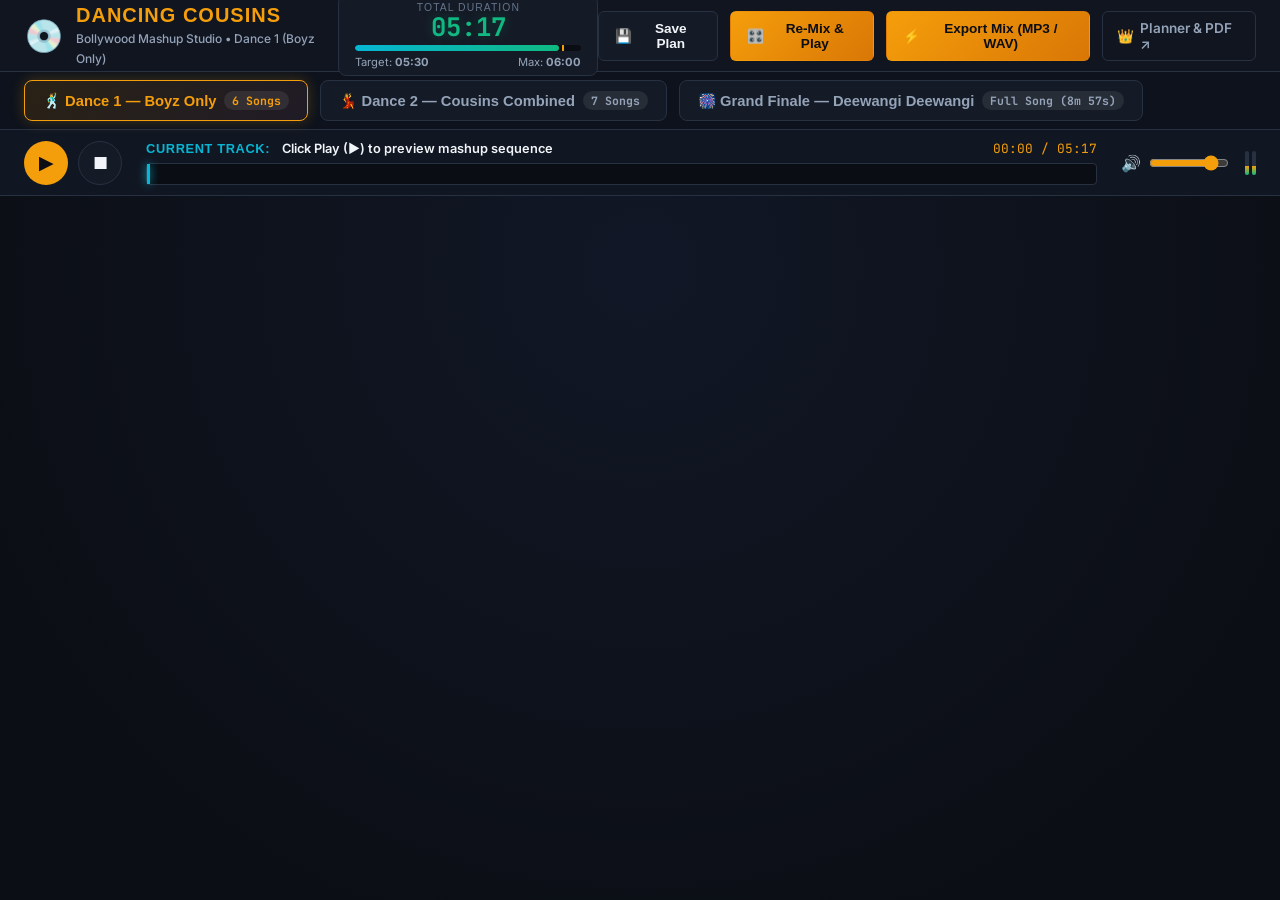
==== public/index.html @ 942fc10c "feat: complete Dancing Cousins Bollywood Mashup Studio with live editing, mobile responsive UI, and " ====
<!DOCTYPE html>
<html lang="en">
<head>
  <meta charset="UTF-8">
  <meta name="viewport" content="width=device-width, initial-scale=1.0, maximum-scale=1.0, user-scalable=no, viewport-fit=cover">
  <meta name="theme-color" content="#101520">
  <meta name="apple-mobile-web-app-capable" content="yes">
  <meta name="apple-mobile-web-app-status-bar-style" content="black-translucent">
  <title>Dancing Cousins – Bollywood Mashup Studio</title>
  <link rel="stylesheet" href="/public/style.css">
  <link rel="preconnect" href="https://fonts.googleapis.com">
  <link rel="preconnect" href="https://fonts.gstatic.com" crossorigin>
  <link href="https://fonts.googleapis.com/css2?family=Cabinet+Grotesk:wght@700;800;900&family=Inter:wght@400;500;600;700&family=JetBrains+Mono:wght@500;700&display=swap" rel="stylesheet">
</head>
<body class="dark-theme">
  <!-- Top Master Bar -->
  <header class="studio-header">
    <div class="header-branding">
      <div class="dj-logo-badge">
        <span class="logo-disc">💿</span>
        <div class="logo-text">
          <h1>DANCING COUSINS</h1>
          <span class="subhead" id="headerSubhead">Bollywood Mashup Studio • Dance 1 (Boyz Only)</span>
        </div>
      </div>
    </div>

    <!-- Duration Monitor -->
    <div class="duration-monitor-card" id="durationMonitorCard">
      <div class="dur-label">TOTAL DURATION</div>
      <div class="dur-clock" id="totalDurationClock">05:17</div>
      <div class="dur-target-bar">
        <div class="target-marker" id="durTargetMarker" style="left: 91.6%;" title="Target: 5m 30s"></div>
        <div class="dur-progress-fill" id="durProgressFill" style="width: 90%;"></div>
      </div>
      <div class="dur-meta">
        <span class="target-text">Target: <strong>05:30</strong></span>
        <span class="max-text">Max: <strong>06:00</strong></span>
      </div>
    </div>

    <!-- Quick Actions -->
    <div class="header-actions">
      <button class="btn btn-secondary" id="btnSaveProject" onclick="saveProject()" title="Save timeline configuration to JSON">
        <span class="btn-icon">💾</span> Save Plan
      </button>
      <button class="btn btn-primary" id="btnReMix" onclick="reMixAndPlay()" title="Re-mix mashup with latest trims and play immediately">
        <span class="btn-icon">🎛️</span> Re-Mix & Play
      </button>
      <button class="btn btn-primary" id="btnRenderMix" onclick="openExportModal()" title="Export final master MP3 & WAV with FFmpeg">
        <span class="btn-icon">⚡</span> Export Mix (MP3 / WAV)
      </button>
      <a href="http://127.0.0.1:8084" target="_blank" class="btn btn-outline" style="text-decoration:none; display:inline-flex; align-items:center; gap:6px;">
        <span>👑</span> Planner & PDF ↗
      </a>
    </div>
  </header>

  <!-- Navigation Tabs (Dance 1, Dance 2, Grand Finale) -->
  <nav class="studio-nav-tabs">
    <button class="nav-tab-btn active" id="tabDance1" onclick="switchDanceTab('1')">
      🕺 Dance 1 — Boyz Only <span class="tab-badge" id="tabBadge1">6 Songs</span>
    </button>
    <button class="nav-tab-btn" id="tabDance2" onclick="switchDanceTab('2')">
      💃 Dance 2 — Cousins Combined <span class="tab-badge" id="tabBadge2">7 Songs</span>
    </button>
    <button class="nav-tab-btn" id="tabFinale" onclick="switchDanceTab('finale')">
      🎆 Grand Finale — Deewangi Deewangi <span class="tab-badge" id="tabBadgeFinale">Full Song (8m 57s)</span>
    </button>
  </nav>

  <!-- Master Transport Bar (for Dance 1 & Dance 2) -->
  <section class="master-transport-bar" id="masterTransportBar">
    <div class="transport-controls">
      <button class="btn-transport" id="btnMasterPlay" onclick="toggleMasterPlay()" title="Play Full Mashup in Current Order">
        <span class="play-icon" id="masterPlayIcon">▶</span>
      </button>
      <button class="btn-transport btn-transport-stop" id="btnMasterStop" onclick="stopMasterPlayback()" title="Stop Playback">
        <span>⏹</span>
      </button>
      <!-- Dedicated Audio Players for Instant Mashup & Solo Previews -->
      <audio id="masterAudioPlayer" preload="auto"></audio>
      <audio id="soloAudioPlayer" preload="none"></audio>
    </div>

    <div class="transport-scrub-area">
      <div class="now-playing-strip">
        <span class="now-badge" id="nowBadgeText">CURRENT TRACK:</span>
        <span class="now-title" id="nowPlayingText">Click Play (▶) to preview mashup sequence</span>
        <span class="now-time" id="playbackTimeText">00:00 / 05:17</span>
      </div>
      <div class="timeline-scrubber-track" id="masterScrubberTrack" title="Click anywhere to seek">
        <div class="timeline-ruler" id="timelineRuler"></div>
        <div class="timeline-playhead" id="masterPlayhead"></div>
      </div>
    </div>

    <div class="transport-meta">
      <div class="master-vol-group">
        <span class="vol-icon">🔊</span>
        <input type="range" id="masterVolumeSlider" min="0" max="100" value="85" title="Master Volume">
      </div>
      <div class="vu-meter">
        <div class="vu-bar" id="vuBarLeft"></div>
        <div class="vu-bar" id="vuBarRight"></div>
      </div>
    </div>
  </section>

  <!-- Main Workstation Layout (Full Width, No Sidebar Clutter) -->
  <main class="studio-workstation" id="workstationLayout">
    <!-- Center Timeline Tracks Container (Full Width) -->
    <section class="tracks-timeline-container" id="tracksContainer">
      <!-- Tracks populated dynamically via app.js -->
    </section>
  </main>

  <!-- Dedicated Grand Finale Showcase View (Deewangi Deewangi Full Song) -->
  <section class="finale-showcase-view" id="finaleSection" style="display:none;">
    <div class="finale-hero-card">
      <div class="finale-hero-badge">🎆 SHOWSTOPPER CLIMAX • ALL FAMILY CELEBRATION</div>
      <h2 class="finale-hero-title">Grand Finale — Deewangi Deewangi (Om Shanti Om)</h2>
      <p class="finale-hero-subtitle">
        The complete, unedited 8-minute 57-second Bollywood anthem recreating the legendary 31-star red carpet arrival sequence!
        Everyone — groomsmen, cousins, couples, parents, aunts, uncles and friends — join in progressive waves of star entries.
      </p>

      <!-- Luxury Embedded Player for Grand Finale Full Song -->
      <div class="finale-audio-player-box">
        <div class="finale-player-top">
          <div class="finale-track-info">
            <span class="disc-icon">💿</span>
            <div>
              <div class="track-name">Deewangi Deewangi (Full Original Recording)</div>
              <div class="track-movie">Film: Om Shanti Om • Vishal-Shekhar • Shaan, Udit Narayan, Sunidhi Chauhan & Chorus</div>
            </div>
          </div>
          <a href="/api/finale_download" class="btn btn-primary" download="Grand_Finale_Deewangi_Deewangi_FullSong.mp3">
            ⬇️ Download Full Song MP3 (320 kbps)
          </a>
        </div>

        <audio id="finaleAudioPlayer" preload="auto" src="/api/finale_audio"></audio>

        <div class="finale-player-controls-row">
          <button class="btn-finale-play" id="btnFinalePlay" onclick="toggleFinalePlay()">
            <span id="finalePlayIcon">▶</span>
          </button>
          
          <div class="finale-scrub-container">
            <div class="finale-scrub-bar" id="finaleScrubBar" onclick="seekFinaleAudio(event)">
              <div class="finale-scrub-fill" id="finaleScrubFill"></div>
            </div>
            <div class="finale-time-row">
              <span id="finaleCurrentTime">00:00</span>
              <span id="finaleTotalTime">08:57</span>
            </div>
          </div>

          <div class="finale-vol-group">
            <span>🔊</span>
            <input type="range" id="finaleVolSlider" min="0" max="100" value="90" oninput="setFinaleVolume(this.value)">
          </div>
        </div>
      </div>
    </div>

    <!-- 7-Phase Entry & Choreography Blueprint -->
    <div class="finale-entry-guide-container">
      <div class="entry-guide-header">
        <h3>🌟 The 7-Phase Red Carpet Entry Blueprint</h3>
        <p>Follow the legendary Shah Rukh Khan host concept: start with a duo, then introduce family members couple-by-couple!</p>
      </div>

      <div class="entry-phases-grid">
        <div class="entry-phase-card">
          <div class="entry-time-pill">00:00 – 01:15 • Phase 1</div>
          <h4>The Opening Anchors Entry</h4>
          <p class="entry-dancers"><strong>Dancers:</strong> Nishu & Yashu</p>
          <p class="entry-steps">Energy-setting entrance with high footwork. Recreates the opening host beat of Om Shanti Om to bring all audience attention to the dance floor!</p>
        </div>

        <div class="entry-phase-card">
          <div class="entry-time-pill">01:15 – 02:40 • Phase 2</div>
          <h4>Senior Squad & Bhabhis Arrival</h4>
          <p class="entry-dancers"><strong>Dancers:</strong> Monti Bhaiya & Bhabhi, Goldy Bhaiya & Bhabhi</p>
          <p class="entry-steps">Graceful couple spin and signature hand wave. They enter from opposite sides, meeting center stage with synchronized dupatta spins.</p>
        </div>

        <div class="entry-phase-card">
          <div class="entry-time-pill">02:40 – 04:00 • Phase 3</div>
          <h4>The Romantic Spotlight Entry</h4>
          <p class="entry-dancers"><strong>Dancers:</strong> Priya Didi & Ankush Jeejaji</p>
          <p class="entry-steps">Delicate Bollywood partner twirl and signature Namaste bow, met with massive cheers from the family!</p>
        </div>

        <div class="entry-phase-card">
          <div class="entry-time-pill">04:00 – 05:25 • Phase 4</div>
          <h4>All-Cousins Squad Stomp</h4>
          <p class="entry-dancers"><strong>Dancers:</strong> Priyanshu & All Youth Cousins Squad</p>
          <p class="entry-steps">Explosive group charge onto the floor, shoulder bouncing and high-five lines forming a corridor for the groom!</p>
        </div>

        <div class="entry-phase-card highlight-card">
          <div class="entry-time-pill" style="background:#f59e0b; color:#000;">05:25 – 06:45 • Phase 5</div>
          <h4>👑 Royal Bride & Groom Entrance</h4>
          <p class="entry-dancers"><strong>Dancers:</strong> Prince Bhaiya & Bhabhi (Center Spotlight)</p>
          <p class="entry-steps">The Grand Royalty Entry! The full family parts to the sides as Prince Bhaiya and Bhabhi take the center stage for the iconic Shah Rukh Khan open-arms hook step!</p>
        </div>

        <div class="entry-phase-card">
          <div class="entry-time-pill">06:45 – 07:55 • Phase 6</div>
          <h4>Family Mass Celebration Wave</h4>
          <p class="entry-dancers"><strong>Dancers:</strong> Parents, Chachas, Mamas, Maasis, Relatives & Guests</p>
          <p class="entry-steps">No choreography required! Everyone steps into the circle, swaying hands in the air and singing along to the mega-chorus.</p>
        </div>

        <div class="entry-phase-card">
          <div class="entry-time-pill">07:55 – 08:57 • Phase 7</div>
          <h4>Grand Sangeet Freeze Pose & Confetti Blast</h4>
          <p class="entry-dancers"><strong>Dancers:</strong> THE ENTIRE WEDDING PARTY (30+ People)</p>
          <p class="entry-steps">Full group cluster surrounding Prince Bhaiya & Bhabhi, arms up, confetti canons fire, massive standing ovation!</p>
        </div>
      </div>
    </div>
  </section>

  <!-- Exporting Modal -->
  <div class="modal-backdrop" id="exportModal" style="display:none;">
    <div class="modal-card">
      <div class="modal-header">
        <h3 id="exportModalTitle">⚡ Exporting Dance Mashup...</h3>
        <button class="modal-close" onclick="closeExportModal()">&times;</button>
      </div>
      <div class="modal-body">
        <div class="spinner-container" id="exportSpinner">
          <div class="dj-spinner"></div>
          <p id="exportStatusText">Assembling tracks in exact timeline order with FFmpeg beat-matching, DJ transitions, and broadcast mastering...</p>
          <div class="render-progress-bar-box" style="margin: 16px auto; width: 85%; background: #1e293b; height: 8px; border-radius: 4px; overflow: hidden;">
            <div id="exportProgressBar" style="width: 0%; height: 100%; background: linear-gradient(90deg, #f59e0b, #10b981); transition: width 0.3s ease;"></div>
          </div>
          <div id="exportTimerText" style="font-family: var(--font-mono); font-size: 0.85rem; color: #f59e0b; margin-top: 4px;">Rendering: 0s / ~10s</div>
        </div>
        <div class="export-success-view" id="exportSuccessView" style="display:none;">
          <div class="success-icon">🎉</div>
          <h4 id="exportSuccessDanceTitle">Mix Successfully Rendered!</h4>
          <p id="exportSuccessDetails">Duration: 05:21 • Broadcast Mastered at -14 LUFS (320 kbps)</p>
          
          <div class="download-buttons-group">
            <a id="btnDownloadMp3" href="/api/download?format=mp3" class="btn btn-primary btn-large" download>
              ⬇ Download Master MP3 (320 kbps)
            </a>
            <a id="btnDownloadWav" href="/api/download?format=wav" class="btn btn-secondary btn-large" download>
              ⬇ Download Lossless WAV
            </a>
          </div>

          <div style="margin-top: 18px; text-align: center;">
            <button class="btn btn-secondary btn-icon-sm" onclick="forceReRenderMix()" style="font-size: 0.8rem; color: #94a3b8; border-color: #374151;">
              🔄 Re-Render Fresh Mix
            </button>
          </div>
        </div>
      </div>
    </div>
  </div>

  <script src="/public/app.js"></script>
</body>
</html>
---- public/style.css ----
/* Bollywood DJ Studio - Workstation Theme */
:root {
  --bg-main: #0b0e14;
  --bg-card: #151b26;
  --bg-card-hover: #1c2433;
  --bg-header: #101520;
  --bg-input: #0a0d13;
  
  --border-color: #273142;
  --border-focus: #f59e0b;
  
  --text-primary: #f1f5f9;
  --text-secondary: #94a3b8;
  --text-muted: #64748b;
  
  --gold-accent: #f59e0b;
  --gold-glow: rgba(245, 158, 11, 0.25);
  --cyan-accent: #06b6d4;
  --cyan-glow: rgba(6, 182, 212, 0.25);
  --magenta-accent: #f43f5e;
  --magenta-glow: rgba(244, 63, 94, 0.25);
  --emerald-accent: #10b981;
  --emerald-glow: rgba(16, 185, 129, 0.25);
  
  --font-heading: 'Cabinet Grotesk', -apple-system, sans-serif;
  --font-body: 'Inter', -apple-system, sans-serif;
  --font-mono: 'JetBrains Mono', monospace;
}

* {
  box-sizing: border-box;
  margin: 0;
  padding: 0;
}

body.dark-theme {
  background-color: var(--bg-main);
  color: var(--text-primary);
  font-family: var(--font-body);
  overflow-x: hidden;
  height: 100vh;
  display: flex;
  flex-direction: column;
}

/* Header */
.studio-header {
  height: 72px;
  background-color: var(--bg-header);
  border-bottom: 1px solid var(--border-color);
  display: flex;
  align-items: center;
  justify-content: space-between;
  padding: 0 24px;
  z-index: 100;
}

.header-branding {
  display: flex;
  align-items: center;
}

.dj-logo-badge {
  display: flex;
  align-items: center;
  gap: 12px;
}

.logo-disc {
  font-size: 2rem;
  animation: spin 10s linear infinite;
  display: inline-block;
}

@keyframes spin {
  from { transform: rotate(0deg); }
  to { transform: rotate(360deg); }
}

.logo-text h1 {
  font-family: var(--font-heading);
  font-size: 1.25rem;
  font-weight: 900;
  letter-spacing: 0.05em;
  color: var(--gold-accent);
}

.logo-text .subhead {
  font-size: 0.75rem;
  color: var(--text-secondary);
  font-weight: 500;
}

/* Duration Monitor */
.duration-monitor-card {
  background: var(--bg-card);
  border: 1px solid var(--border-color);
  border-radius: 8px;
  padding: 6px 16px;
  display: flex;
  flex-direction: column;
  align-items: center;
  min-width: 260px;
}

.dur-label {
  font-family: var(--font-heading);
  font-size: 0.65rem;
  color: var(--text-muted);
  letter-spacing: 0.1em;
}

.dur-clock {
  font-family: var(--font-mono);
  font-size: 1.6rem;
  font-weight: 700;
  color: var(--emerald-accent);
  line-height: 1.1;
  text-shadow: 0 0 12px var(--emerald-glow);
}

.dur-target-bar {
  width: 100%;
  height: 6px;
  background: var(--bg-input);
  border-radius: 3px;
  position: relative;
  margin: 4px 0;
  overflow: hidden;
}

.dur-progress-fill {
  height: 100%;
  background: linear-gradient(90deg, var(--cyan-accent), var(--emerald-accent));
  border-radius: 3px;
  transition: width 0.3s ease;
}

.target-marker {
  position: absolute;
  top: 0;
  bottom: 0;
  width: 2px;
  background: var(--gold-accent);
  z-index: 2;
}

.dur-meta {
  display: flex;
  justify-content: space-between;
  width: 100%;
  font-size: 0.7rem;
  color: var(--text-secondary);
}

/* Header Buttons */
.header-actions {
  display: flex;
  gap: 12px;
}

.btn {
  display: inline-flex;
  align-items: center;
  gap: 8px;
  padding: 8px 16px;
  font-size: 0.85rem;
  font-weight: 600;
  border-radius: 6px;
  border: 1px solid transparent;
  cursor: pointer;
  transition: all 0.2s ease;
  text-decoration: none;
}

.btn-primary {
  background: linear-gradient(135deg, var(--gold-accent), #d97706);
  color: #0b0e14;
}

.btn-primary:hover {
  filter: brightness(1.1);
  box-shadow: 0 0 16px var(--gold-glow);
}

.btn-secondary {
  background: var(--bg-card);
  border-color: var(--border-color);
  color: var(--text-primary);
}

.btn-secondary:hover {
  background: var(--bg-card-hover);
  border-color: var(--text-muted);
}

/* Master Transport Bar */
.master-transport-bar {
  background: #111722;
  border-bottom: 1px solid var(--border-color);
  padding: 10px 24px;
  display: flex;
  align-items: center;
  gap: 24px;
}

.transport-controls {
  display: flex;
  gap: 10px;
}

.btn-transport {
  width: 44px;
  height: 44px;
  border-radius: 50%;
  background: var(--gold-accent);
  color: #0b0e14;
  border: none;
  font-size: 1.2rem;
  display: flex;
  align-items: center;
  justify-content: center;
  cursor: pointer;
  transition: transform 0.1s ease, box-shadow 0.2s;
}

.btn-transport:hover {
  transform: scale(1.05);
  box-shadow: 0 0 14px var(--gold-glow);
}

.btn-transport-stop {
  background: var(--bg-card);
  color: var(--text-primary);
  border: 1px solid var(--border-color);
}

.transport-scrub-area {
  flex: 1;
  display: flex;
  flex-direction: column;
  gap: 6px;
}

.now-playing-strip {
  display: flex;
  align-items: center;
  gap: 12px;
  font-size: 0.8rem;
}

.now-badge {
  font-family: var(--font-heading);
  font-weight: 800;
  color: var(--cyan-accent);
  letter-spacing: 0.05em;
}

.now-title {
  color: var(--text-primary);
  font-weight: 600;
  flex: 1;
}

.now-time {
  font-family: var(--font-mono);
  color: var(--gold-accent);
}

.timeline-scrubber-track {
  height: 22px;
  background: var(--bg-input);
  border: 1px solid var(--border-color);
  border-radius: 4px;
  position: relative;
  cursor: pointer;
}

.timeline-playhead {
  position: absolute;
  top: 0;
  bottom: 0;
  left: 0%;
  width: 3px;
  background: var(--cyan-accent);
  box-shadow: 0 0 8px var(--cyan-accent);
  pointer-events: none;
}

.transport-meta {
  display: flex;
  align-items: center;
  gap: 16px;
}

.master-vol-group {
  display: flex;
  align-items: center;
  gap: 8px;
}

.master-vol-group input[type="range"] {
  width: 80px;
  accent-color: var(--gold-accent);
}

.vu-meter {
  display: flex;
  gap: 3px;
  height: 24px;
}

.vu-bar {
  width: 4px;
  height: 100%;
  background: var(--border-color);
  border-radius: 2px;
  position: relative;
  overflow: hidden;
}

.vu-bar::after {
  content: '';
  position: absolute;
  bottom: 0;
  left: 0;
  right: 0;
  height: 35%;
  background: linear-gradient(0deg, var(--emerald-accent), var(--gold-accent));
  transition: height 0.1s ease;
}

/* Main Workstation */
.studio-workstation {
  flex: 1;
  display: flex;
  justify-content: center;
  overflow-y: auto;
  background: radial-gradient(circle at 50% 10%, #111726 0%, #0b0e14 80%);
}

.phases-sidebar {
  display: none !important;
}

.sidebar-title {
  font-family: var(--font-heading);
  font-size: 0.75rem;
  letter-spacing: 0.1em;
  color: var(--text-muted);
  margin-bottom: 4px;
}

.phase-nav-item {
  background: var(--bg-card);
  border: 1px solid var(--border-color);
  border-radius: 8px;
  padding: 10px 12px;
  display: flex;
  gap: 12px;
  align-items: flex-start;
  transition: all 0.2s;
  cursor: pointer;
}

.phase-nav-item:hover, .phase-nav-item.active {
  border-color: var(--gold-accent);
  background: var(--bg-card-hover);
}

.phase-number {
  font-family: var(--font-mono);
  font-weight: 700;
  font-size: 1.1rem;
  color: var(--gold-accent);
}

.phase-info h4 {
  font-size: 0.85rem;
  color: var(--text-primary);
  margin-bottom: 2px;
}

.phase-info p {
  font-size: 0.7rem;
  color: var(--text-secondary);
  margin-bottom: 6px;
}

.phase-badge {
  font-size: 0.65rem;
  padding: 2px 6px;
  border-radius: 4px;
  font-weight: 600;
}

.badge-opening { background: rgba(245, 158, 11, 0.2); color: #fbbf24; }
.badge-wedding { background: rgba(236, 72, 153, 0.2); color: #f472b6; }
.badge-party   { background: rgba(6, 182, 212, 0.2); color: #22d3ee; }
.badge-finale  { background: rgba(16, 185, 129, 0.2); color: #34d399; }

.references-box {
  background: #0f172a;
  border: 1px dashed var(--border-color);
  border-radius: 8px;
  padding: 12px;
  margin-top: 8px;
}

.references-box h5 {
  font-size: 0.7rem;
  color: var(--gold-accent);
  letter-spacing: 0.05em;
  margin-bottom: 8px;
}

.ref-link a {
  display: block;
  font-size: 0.72rem;
  color: var(--text-secondary);
  text-decoration: none;
  margin-bottom: 6px;
  transition: color 0.2s;
}

.ref-link a:hover {
  color: var(--cyan-accent);
  text-decoration: underline;
}

.quick-dropzone {
  margin-top: auto;
  border: 2px dashed var(--border-color);
  border-radius: 8px;
  padding: 14px;
  text-align: center;
  cursor: pointer;
  background: var(--bg-card);
  transition: all 0.2s;
}

.quick-dropzone:hover {
  border-color: var(--gold-accent);
  background: var(--bg-card-hover);
}

.drop-icon { font-size: 1.5rem; margin-bottom: 4px; }
.drop-text { font-size: 0.75rem; font-weight: 600; color: var(--text-primary); }
.drop-hint { font-size: 0.65rem; color: var(--text-muted); margin-top: 2px; }

/* Timeline Tracks Container */
.tracks-timeline-container {
  flex: 1;
  max-width: 1200px;
  width: 100%;
  padding: 24px 30px;
  overflow-y: visible;
  display: flex;
  flex-direction: column;
  gap: 16px;
  margin: 0 auto;
}

/* Track Card */
.track-card {
  background: var(--bg-card);
  border: 1px solid var(--border-color);
  border-radius: 10px;
  padding: 16px;
  position: relative;
  transition: border-color 0.2s, box-shadow 0.2s;
}

.track-card.is-playing {
  border-color: var(--cyan-accent);
  box-shadow: 0 0 16px var(--cyan-glow);
}

.track-header {
  display: flex;
  align-items: center;
  justify-content: space-between;
  margin-bottom: 12px;
}

.track-meta-left {
  display: flex;
  align-items: center;
  gap: 12px;
}

.track-order-badge {
  font-family: var(--font-mono);
  font-size: 0.9rem;
  font-weight: 700;
  background: var(--bg-input);
  border: 1px solid var(--border-color);
  padding: 4px 10px;
  border-radius: 6px;
  color: var(--gold-accent);
}

.track-title-group h3 {
  font-family: var(--font-heading);
  font-size: 1.1rem;
  color: var(--text-primary);
  display: flex;
  align-items: center;
  gap: 8px;
}

.track-title-group .movie-singer {
  font-size: 0.75rem;
  color: var(--text-secondary);
}

.track-source-link {
  font-size: 0.7rem;
  color: var(--cyan-accent);
  text-decoration: none;
  margin-left: 6px;
}

.track-source-link:hover { text-decoration: underline; }

.track-actions-right {
  display: flex;
  align-items: center;
  gap: 8px;
}

.btn-icon-sm {
  background: var(--bg-input);
  border: 1px solid var(--border-color);
  color: var(--text-secondary);
  border-radius: 4px;
  padding: 4px 8px;
  font-size: 0.8rem;
  cursor: pointer;
  transition: all 0.2s;
}

.btn-icon-sm:hover {
  color: var(--text-primary);
  border-color: var(--text-muted);
}

/* Waveform Display */
.waveform-section {
  background: var(--bg-input);
  border: 1px solid var(--border-color);
  border-radius: 6px;
  height: 72px;
  position: relative;
  margin-bottom: 12px;
  overflow: hidden;
}

.waveform-canvas {
  width: 100%;
  height: 100%;
  display: block;
}

.waveform-trim-region {
  position: absolute;
  top: 0;
  bottom: 0;
  background: rgba(6, 182, 212, 0.18);
  border-left: 2px solid var(--cyan-accent);
  border-right: 2px solid var(--cyan-accent);
  pointer-events: none;
}

.waveform-playhead {
  position: absolute;
  top: 0;
  bottom: 0;
  width: 2px;
  background: var(--gold-accent);
  box-shadow: 0 0 6px var(--gold-accent);
  display: none;
}

/* Controls Grid */
.track-controls-grid {
  display: grid;
  grid-template-columns: repeat(auto-fit, minmax(180px, 1fr));
  gap: 12px;
  align-items: center;
  background: #0d121c;
  padding: 10px 14px;
  border-radius: 6px;
  border: 1px solid var(--border-color);
}

.control-item {
  display: flex;
  flex-direction: column;
  gap: 4px;
}

.control-item label {
  font-size: 0.68rem;
  color: var(--text-muted);
  font-weight: 600;
  text-transform: uppercase;
}

.control-item input[type="text"],
.control-item input[type="number"],
.control-item select {
  background: var(--bg-input);
  border: 1px solid var(--border-color);
  color: var(--text-primary);
  border-radius: 4px;
  padding: 4px 8px;
  font-family: var(--font-mono);
  font-size: 0.8rem;
}

.control-item input[type="range"] {
  accent-color: var(--gold-accent);
}

.badge-tag {
  font-family: var(--font-mono);
  font-size: 0.8rem;
  color: var(--gold-accent);
}

/* Choreography Tip */
.dance-cues-tip {
  margin-top: 10px;
  font-size: 0.75rem;
  color: #cbd5e1;
  background: rgba(245, 158, 11, 0.08);
  border-left: 3px solid var(--gold-accent);
  padding: 6px 10px;
  border-radius: 0 4px 4px 0;
}

/* Transition Bridge Card */
.transition-bridge-card {
  background: #111520;
  border: 1px dashed var(--magenta-accent);
  border-radius: 8px;
  padding: 10px 14px;
  display: flex;
  align-items: center;
  justify-content: space-between;
  margin: -6px 0;
  position: relative;
  z-index: 2;
}

.transition-info {
  display: flex;
  align-items: center;
  gap: 12px;
}

.trans-icon {
  font-size: 1.3rem;
}

.trans-desc h5 {
  font-size: 0.8rem;
  color: var(--magenta-accent);
  font-weight: 700;
}

.trans-desc p {
  font-size: 0.7rem;
  color: var(--text-secondary);
}

.trans-controls {
  display: flex;
  align-items: center;
  gap: 10px;
}

.trans-controls select {
  background: var(--bg-input);
  border: 1px solid var(--border-color);
  color: var(--text-primary);
  padding: 4px 8px;
  border-radius: 4px;
  font-size: 0.75rem;
}

/* Modal */
.modal-backdrop {
  position: fixed;
  inset: 0;
  background: rgba(0, 0, 0, 0.8);
  backdrop-filter: blur(4px);
  display: flex;
  align-items: center;
  justify-content: center;
  z-index: 1000;
}

.modal-card {
  background: var(--bg-card);
  border: 1px solid var(--border-color);
  border-radius: 12px;
  width: 90%;
  max-width: 540px;
  padding: 24px;
  box-shadow: 0 20px 40px rgba(0,0,0,0.6);
}

.modal-header {
  display: flex;
  justify-content: space-between;
  align-items: center;
  margin-bottom: 16px;
}

.modal-header h3 {
  font-family: var(--font-heading);
  font-size: 1.2rem;
  color: var(--gold-accent);
}

.modal-close {
  background: none;
  border: none;
  font-size: 1.5rem;
  color: var(--text-muted);
  cursor: pointer;
}

.spinner-container {
  text-align: center;
  padding: 24px 0;
}

.dj-spinner {
  width: 50px;
  height: 50px;
  border: 4px solid var(--border-color);
  border-top-color: var(--gold-accent);
  border-radius: 50%;
  animation: spin 0.8s linear infinite;
  margin: 0 auto 16px;
}

.export-success-view {
  text-align: center;
  padding: 16px 0;
}

.success-icon {
  font-size: 3rem;
  margin-bottom: 12px;
}

.export-success-view h4 {
  font-family: var(--font-heading);
  font-size: 1.3rem;
  color: var(--emerald-accent);
  margin-bottom: 6px;
}

.download-buttons-group {
  display: flex;
  flex-direction: column;
  gap: 10px;
  margin-top: 20px;
}

.btn-large {
  padding: 12px 20px;
  font-size: 0.95rem;
  justify-content: center;
}


/* =========================================================
   STUDIO NAVIGATION TABS & GRAND FINALE SHOWCASE
   ========================================================= */
.studio-nav-tabs {
  background: #0d121c;
  border-bottom: 1px solid var(--border-color);
  padding: 8px 24px;
  display: flex;
  gap: 12px;
  align-items: center;
  flex-wrap: wrap;
  z-index: 90;
}

.nav-tab-btn {
  background: var(--bg-card);
  border: 1px solid var(--border-color);
  color: var(--text-secondary);
  font-family: var(--font-heading);
  font-weight: 700;
  font-size: 0.92rem;
  padding: 10px 18px;
  border-radius: 8px;
  cursor: pointer;
  display: inline-flex;
  align-items: center;
  gap: 8px;
  transition: all 0.2s ease;
}

.nav-tab-btn:hover {
  background: var(--bg-card-hover);
  color: var(--text-primary);
  border-color: #3b485d;
}

.nav-tab-btn.active {
  background: linear-gradient(135deg, #2a2215 0%, #1f1b26 100%);
  border-color: var(--gold-accent);
  color: var(--gold-accent);
  box-shadow: 0 0 14px var(--gold-glow);
}

.nav-tab-btn .tab-badge {
  background: rgba(255, 255, 255, 0.08);
  font-family: var(--font-mono);
  font-size: 0.72rem;
  padding: 2px 8px;
  border-radius: 12px;
  color: inherit;
}

.btn-outline {
  background: transparent;
  border: 1px solid var(--border-color);
  color: var(--text-secondary);
  font-size: 0.85rem;
  padding: 8px 14px;
  border-radius: 6px;
  transition: all 0.2s;
}

.btn-outline:hover {
  color: var(--gold-accent);
  border-color: var(--gold-accent);
}

/* Grand Finale Showcase */
.finale-showcase-view {
  flex: 1;
  overflow-y: auto;
  padding: 30px;
  background: radial-gradient(circle at 50% 10%, #1c152a 0%, #0b0e14 70%);
}

.finale-hero-card {
  max-width: 1050px;
  margin: 0 auto 30px auto;
  background: linear-gradient(180deg, rgba(29, 21, 48, 0.85) 0%, rgba(18, 22, 33, 0.95) 100%);
  border: 1.5px solid #d97706;
  border-radius: 16px;
  padding: 32px 36px;
  box-shadow: 0 12px 40px rgba(217, 119, 6, 0.2);
}

.finale-hero-badge {
  display: inline-block;
  background: #f59e0b;
  color: #000;
  font-family: var(--font-heading);
  font-weight: 900;
  font-size: 0.8rem;
  letter-spacing: 0.06em;
  padding: 4px 12px;
  border-radius: 20px;
  margin-bottom: 14px;
}

.finale-hero-title {
  font-family: var(--font-heading);
  font-size: 2.1rem;
  font-weight: 900;
  color: #fef3c7;
  letter-spacing: -0.01em;
  margin-bottom: 12px;
}

.finale-hero-subtitle {
  color: #cbd5e1;
  font-size: 1.05rem;
  line-height: 1.6;
  margin-bottom: 28px;
}

.finale-audio-player-box {
  background: rgba(11, 14, 20, 0.9);
  border: 1px solid #4b5563;
  border-radius: 12px;
  padding: 24px;
}

.finale-player-top {
  display: flex;
  justify-content: space-between;
  align-items: center;
  flex-wrap: wrap;
  gap: 16px;
  margin-bottom: 20px;
}

.finale-track-info {
  display: flex;
  align-items: center;
  gap: 14px;
}

.finale-track-info .disc-icon {
  font-size: 2.2rem;
  animation: spin 8s linear infinite;
}

.finale-track-info .track-name {
  font-family: var(--font-heading);
  font-size: 1.25rem;
  font-weight: 800;
  color: #fff;
}

.finale-track-info .track-movie {
  font-size: 0.85rem;
  color: #94a3b8;
  margin-top: 2px;
}

.finale-player-controls-row {
  display: flex;
  align-items: center;
  gap: 20px;
}

.btn-finale-play {
  width: 56px;
  height: 56px;
  border-radius: 50%;
  background: linear-gradient(135deg, #f59e0b 0%, #d97706 100%);
  border: none;
  color: #000;
  font-size: 1.5rem;
  cursor: pointer;
  display: flex;
  align-items: center;
  justify-content: center;
  box-shadow: 0 4px 18px rgba(245, 158, 11, 0.4);
  transition: transform 0.15s ease;
}

.btn-finale-play:hover {
  transform: scale(1.08);
}

.finale-scrub-container {
  flex: 1;
}

.finale-scrub-bar {
  width: 100%;
  height: 10px;
  background: #1e293b;
  border-radius: 5px;
  cursor: pointer;
  position: relative;
  overflow: hidden;
}

.finale-scrub-fill {
  height: 100%;
  width: 0%;
  background: linear-gradient(90deg, #f59e0b, #ec4899);
  border-radius: 5px;
  transition: width 0.1s linear;
}

.finale-time-row {
  display: flex;
  justify-content: space-between;
  font-family: var(--font-mono);
  font-size: 0.8rem;
  color: #94a3b8;
  margin-top: 6px;
}

.finale-vol-group {
  display: flex;
  align-items: center;
  gap: 8px;
  color: #94a3b8;
}

.finale-vol-group input[type="range"] {
  width: 90px;
  accent-color: #f59e0b;
}

/* Blueprint Phases */
.finale-entry-guide-container {
  max-width: 1050px;
  margin: 0 auto;
}

.entry-guide-header {
  margin-bottom: 20px;
}

.entry-guide-header h3 {
  font-family: var(--font-heading);
  font-size: 1.4rem;
  color: #f1f5f9;
}

.entry-guide-header p {
  color: #94a3b8;
  font-size: 0.92rem;
  margin-top: 4px;
}

.entry-phases-grid {
  display: grid;
  grid-template-columns: repeat(auto-fill, minmax(320px, 1fr));
  gap: 16px;
}

.entry-phase-card {
  background: var(--bg-card);
  border: 1px solid var(--border-color);
  border-radius: 12px;
  padding: 20px;
  position: relative;
  transition: transform 0.2s, border-color 0.2s;
}

.entry-phase-card:hover {
  transform: translateY(-2px);
  border-color: #4b5563;
}

.entry-phase-card.highlight-card {
  background: linear-gradient(135deg, rgba(35, 25, 10, 0.9) 0%, rgba(25, 20, 35, 0.9) 100%);
  border: 1.5px solid #f59e0b;
  box-shadow: 0 4px 20px rgba(245, 158, 11, 0.15);
}

.entry-time-pill {
  display: inline-block;
  background: #1e293b;
  color: #93c5fd;
  font-family: var(--font-mono);
  font-size: 0.76rem;
  padding: 3px 10px;
  border-radius: 12px;
  margin-bottom: 10px;
  font-weight: 700;
}

.entry-phase-card h4 {
  font-family: var(--font-heading);
  font-size: 1.15rem;
  color: #f8fafc;
  margin-bottom: 8px;
}

.entry-phase-card .entry-dancers {
  font-size: 0.88rem;
  color: var(--gold-accent);
  margin-bottom: 8px;
}

.entry-phase-card .entry-steps {
  font-size: 0.85rem;
  color: #94a3b8;
  line-height: 1.5;
}

/* =============================================================
   MOBILE & TABLET RESPONSIVE STYLES (iOS Safari, Android Chrome)
   ============================================================= */

@media (max-width: 992px) {
  .studio-header {
    height: auto;
    padding: 14px 16px;
    flex-direction: column;
    align-items: stretch;
    gap: 12px;
  }

  .duration-monitor-card {
    min-width: 100%;
    margin: 4px 0;
  }

  .header-actions {
    display: flex;
    flex-wrap: wrap;
    gap: 8px;
    justify-content: center;
  }

  .header-actions .btn {
    flex: 1 1 calc(50% - 6px);
    justify-content: center;
    font-size: 0.82rem;
    padding: 8px 12px;
  }

  .master-transport-bar {
    flex-direction: column;
    align-items: stretch;
    gap: 12px;
    padding: 12px 16px;
  }

  .transport-controls {
    justify-content: center;
  }

  .transport-meta {
    justify-content: space-between;
    width: 100%;
  }

  .track-controls-grid {
    grid-template-columns: repeat(3, 1fr);
  }
}

@media (max-width: 640px) {
  body.dark-theme {
    height: auto;
    min-height: 100vh;
    min-height: -webkit-fill-available;
    overflow-y: auto;
  }

  .studio-workstation {
    overflow-y: visible;
    padding: 12px 8px;
  }

  .studio-nav-tabs {
    overflow-x: auto;
    -webkit-overflow-scrolling: touch;
    white-space: nowrap;
    padding: 8px 12px;
    justify-content: flex-start;
    gap: 8px;
  }

  .nav-tab-btn {
    flex-shrink: 0;
    font-size: 0.8rem;
    padding: 8px 12px;
    border-radius: 20px;
  }

  .track-card {
    padding: 14px 12px;
    margin-bottom: 14px;
    border-radius: 10px;
  }

  .track-header {
    flex-direction: column;
    align-items: flex-start;
    gap: 10px;
  }

  .track-meta-left {
    width: 100%;
    gap: 10px;
  }

  .track-title-group h3 {
    font-size: 1rem;
    line-height: 1.3;
  }

  .track-actions-right {
    width: 100%;
    display: grid;
    grid-template-columns: 1fr 1fr;
    gap: 6px;
  }

  .track-actions-right .btn,
  .track-actions-right .btn-icon-sm {
    width: 100%;
    min-height: 38px;
    justify-content: center;
    font-size: 0.78rem;
    padding: 6px 8px;
  }

  .waveform-canvas {
    height: 52px;
  }

  .track-controls-grid {
    grid-template-columns: 1fr 1fr;
    gap: 8px;
    padding: 8px;
  }

  .control-item input[type="number"],
  .control-item input[type="range"] {
    font-size: 0.85rem;
    min-height: 34px;
  }

  .dance-cues-tip {
    font-size: 0.78rem;
    padding: 8px 10px;
  }

  .transition-bridge-card {
    flex-direction: column;
    align-items: flex-start;
    gap: 10px;
    padding: 10px 12px;
  }

  .trans-controls {
    width: 100%;
    display: flex;
    gap: 6px;
  }

  .trans-controls select {
    flex: 1;
    font-size: 0.78rem;
    min-height: 36px;
  }

  .modal-card {
    width: 95vw;
    max-width: 95vw;
    padding: 16px;
    margin: auto;
  }

  .download-buttons-group {
    flex-direction: column;
    gap: 10px;
  }

  .download-buttons-group .btn {
    width: 100%;
    justify-content: center;
    padding: 12px;
    font-size: 0.9rem;
  }

  .finale-hero-card {
    padding: 16px;
  }

  .finale-player-controls-row {
    flex-direction: column;
    align-items: stretch;
    gap: 12px;
  }

  .btn-finale-play {
    margin: 0 auto;
  }

  .entry-phases-grid {
    grid-template-columns: 1fr;
  }
}
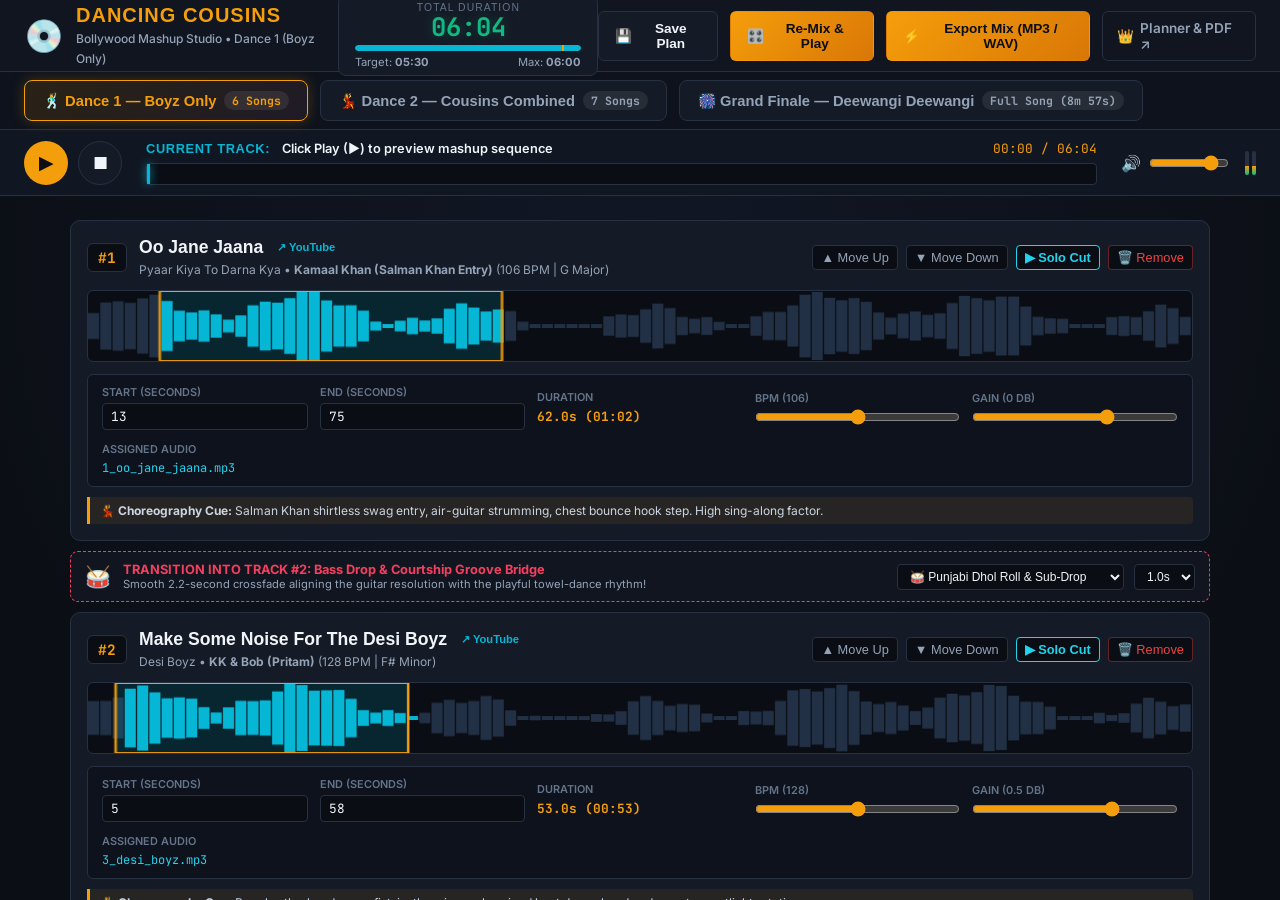
==== commit d48567de: "fix: Vercel deployment support with root assets, relative paths and embedded project data" ====
--- a/public/index.html
+++ b/public/index.html
@@ -7,7 +7,7 @@
   <meta name="apple-mobile-web-app-capable" content="yes">
   <meta name="apple-mobile-web-app-status-bar-style" content="black-translucent">
   <title>Dancing Cousins – Bollywood Mashup Studio</title>
-  <link rel="stylesheet" href="/public/style.css">
+  <link rel="stylesheet" href="./style.css">
   <link rel="preconnect" href="https://fonts.googleapis.com">
   <link rel="preconnect" href="https://fonts.gstatic.com" crossorigin>
   <link href="https://fonts.googleapis.com/css2?family=Cabinet+Grotesk:wght@700;800;900&family=Inter:wght@400;500;600;700&family=JetBrains+Mono:wght@500;700&display=swap" rel="stylesheet">
@@ -50,7 +50,7 @@
       <button class="btn btn-primary" id="btnRenderMix" onclick="openExportModal()" title="Export final master MP3 & WAV with FFmpeg">
         <span class="btn-icon">⚡</span> Export Mix (MP3 / WAV)
       </button>
-      <a href="http://127.0.0.1:8084" target="_blank" class="btn btn-outline" style="text-decoration:none; display:inline-flex; align-items:center; gap:6px;">
+      <a href="./Dancing_Cousins.pdf" target="_blank" class="btn btn-outline" style="text-decoration:none; display:inline-flex; align-items:center; gap:6px;">
         <span>👑</span> Planner & PDF ↗
       </a>
     </div>
@@ -265,6 +265,6 @@
     </div>
   </div>
 
-  <script src="/public/app.js"></script>
+  <script src="./app.js"></script>
 </body>
 </html>
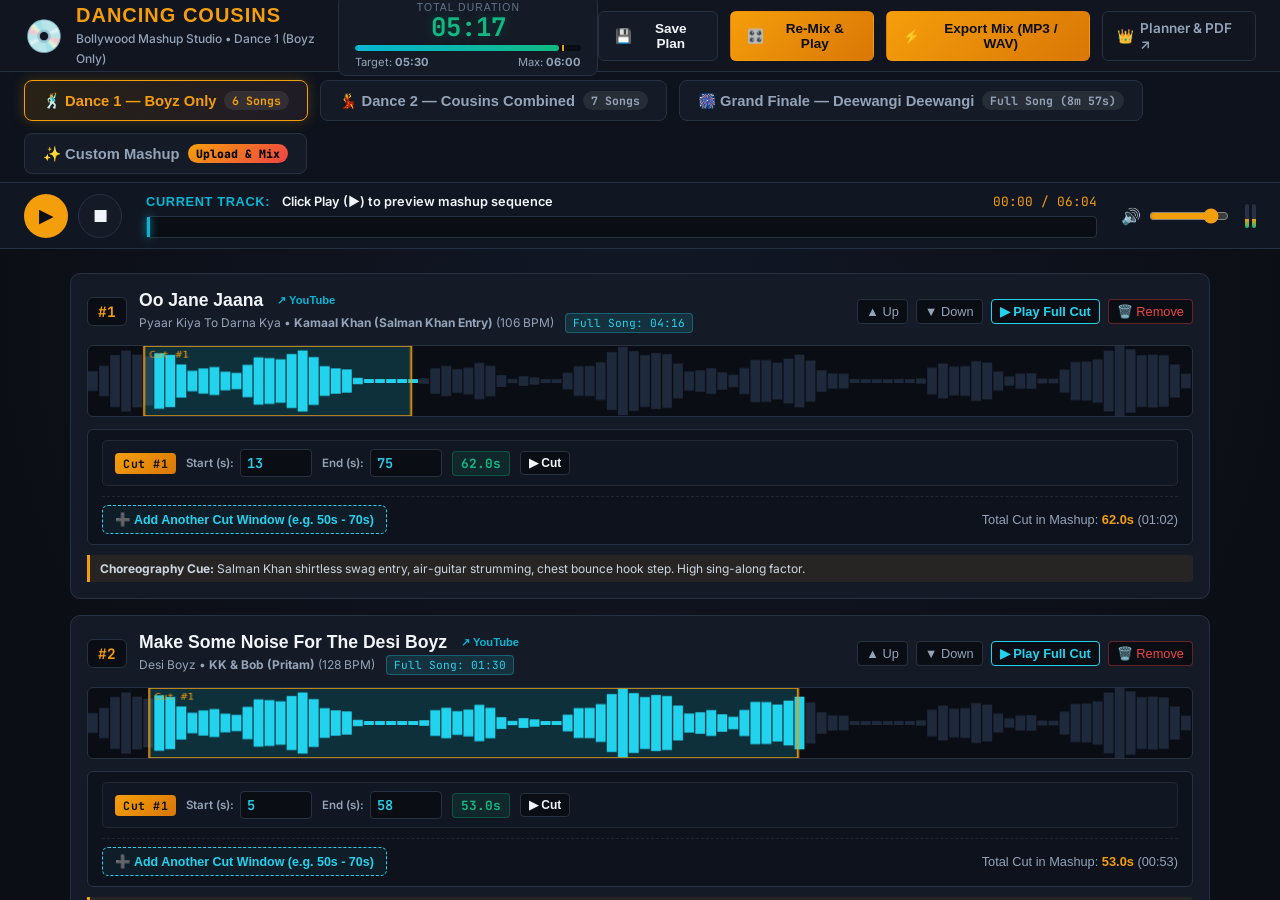
==== commit 750ff893: "feat: add Custom Mashup Creator with song upload, multi-cut trimming, and in-browser DJ master expor" ====
--- a/public/index.html
+++ b/public/index.html
@@ -67,7 +67,13 @@
     <button class="nav-tab-btn" id="tabFinale" onclick="switchDanceTab('finale')">
       🎆 Grand Finale — Deewangi Deewangi <span class="tab-badge" id="tabBadgeFinale">Full Song (8m 57s)</span>
     </button>
+      <button class="nav-tab-btn" id="tabCustom" onclick="switchDanceTab('custom')">
+      ✨ Custom Mashup <span class="tab-badge tab-badge-new" id="tabBadgeCustom">Upload & Mix</span>
+    </button>
   </nav>
+
+  <!-- Hidden File Input for Custom Mashup Audio Uploads -->
+  <input type="file" id="customAudioInput" accept="audio/*,.mp3,.wav,.m4a,.aac,.ogg" multiple style="display:none;" onchange="handleAudioUpload(event)">
 
   <!-- Master Transport Bar (for Dance 1 & Dance 2) -->
   <section class="master-transport-bar" id="masterTransportBar">
@@ -135,12 +141,12 @@
               <div class="track-movie">Film: Om Shanti Om • Vishal-Shekhar • Shaan, Udit Narayan, Sunidhi Chauhan & Chorus</div>
             </div>
           </div>
-          <a href="/api/finale_download" class="btn btn-primary" download="Grand_Finale_Deewangi_Deewangi_FullSong.mp3">
+          <a href="./audio/masters/finale_deewangi_deewangi.mp3" class="btn btn-primary" download="Grand_Finale_Deewangi_Deewangi_FullSong.mp3">
             ⬇️ Download Full Song MP3 (320 kbps)
           </a>
         </div>
 
-        <audio id="finaleAudioPlayer" preload="auto" src="/api/finale_audio"></audio>
+        <audio id="finaleAudioPlayer" preload="auto" src="./audio/masters/finale_deewangi_deewangi.mp3"></audio>
 
         <div class="finale-player-controls-row">
           <button class="btn-finale-play" id="btnFinalePlay" onclick="toggleFinalePlay()">
@@ -246,11 +252,15 @@
           <h4 id="exportSuccessDanceTitle">Mix Successfully Rendered!</h4>
           <p id="exportSuccessDetails">Duration: 05:21 • Broadcast Mastered at -14 LUFS (320 kbps)</p>
           
+                    <div style="margin: 16px 0; padding: 12px; background: rgba(0,0,0,0.3); border-radius: 8px; border: 1px solid rgba(255,255,255,0.08);">
+            <p style="font-size: 0.85rem; color: #22d3ee; margin-bottom: 8px; font-weight: 600;">🎧 Instant Master Preview:</p>
+            <audio id="exportPreviewAudio" controls style="width: 100%; height: 38px;"></audio>
+          </div>
           <div class="download-buttons-group">
-            <a id="btnDownloadMp3" href="/api/download?format=mp3" class="btn btn-primary btn-large" download>
+            <a id="btnDownloadMp3" href="./audio/masters/dance_1_boyz_mashup.mp3" class="btn btn-primary btn-large" download>
               ⬇ Download Master MP3 (320 kbps)
             </a>
-            <a id="btnDownloadWav" href="/api/download?format=wav" class="btn btn-secondary btn-large" download>
+            <a id="btnDownloadWav" href="./audio/masters/dance_1_boyz_mashup.mp3" class="btn btn-secondary btn-large" download>
               ⬇ Download Lossless WAV
             </a>
           </div>
--- a/public/style.css
+++ b/public/style.css
@@ -1277,4 +1277,370 @@
   .entry-phases-grid {
     grid-template-columns: 1fr;
   }
-}
+
+  .now-playing-strip {
+    display: flex;
+    flex-wrap: wrap;
+    gap: 6px;
+    align-items: center;
+  }
+
+  .now-title {
+    overflow: hidden;
+    text-overflow: ellipsis;
+    white-space: nowrap;
+    max-width: 58vw;
+  }
+
+  /* Snappy mobile tap feel */
+  button, a, .btn, .btn-icon-sm, .btn-transport, .nav-tab-btn {
+    touch-action: manipulation;
+    -webkit-tap-highlight-color: transparent;
+  }
+}
+
+
+/* Multi-Segment Trimming Controls */
+.full-song-badge {
+  display: inline-block;
+  background: rgba(34, 211, 238, 0.12);
+  color: #22d3ee;
+  border: 1px solid rgba(34, 211, 238, 0.3);
+  padding: 2px 7px;
+  border-radius: 4px;
+  font-family: var(--font-mono);
+  font-size: 0.7rem;
+  margin-left: 8px;
+}
+
+.multi-segments-panel {
+  background: #0d121c;
+  border: 1px solid var(--border-color);
+  border-radius: 6px;
+  padding: 10px 14px;
+  margin-bottom: 10px;
+}
+
+.segments-list {
+  display: flex;
+  flex-direction: column;
+  gap: 8px;
+}
+
+.segment-row {
+  display: flex;
+  align-items: center;
+  gap: 10px;
+  background: #111722;
+  border: 1px solid rgba(255, 255, 255, 0.07);
+  padding: 8px 12px;
+  border-radius: 5px;
+  flex-wrap: wrap;
+}
+
+.seg-badge {
+  background: linear-gradient(135deg, #f59e0b, #d97706);
+  color: #0b0e14;
+  font-weight: 700;
+  font-size: 0.72rem;
+  padding: 3px 8px;
+  border-radius: 4px;
+  font-family: var(--font-mono);
+  letter-spacing: 0.5px;
+}
+
+.seg-input-group {
+  display: flex;
+  align-items: center;
+  gap: 6px;
+}
+
+.seg-input-group label {
+  font-size: 0.72rem;
+  color: var(--text-secondary);
+  font-weight: 600;
+}
+
+.seg-input-group input[type="number"] {
+  background: var(--bg-input);
+  border: 1px solid var(--border-color);
+  color: #22d3ee;
+  border-radius: 4px;
+  padding: 4px 6px;
+  font-family: var(--font-mono);
+  font-size: 0.85rem;
+  width: 72px;
+  font-weight: 600;
+}
+
+.seg-dur-badge {
+  font-family: var(--font-mono);
+  font-size: 0.8rem;
+  font-weight: 700;
+  color: #10b981;
+  background: rgba(16, 185, 129, 0.1);
+  border: 1px solid rgba(16, 185, 129, 0.3);
+  padding: 3px 8px;
+  border-radius: 4px;
+}
+
+.btn-icon-xs {
+  font-size: 0.75rem;
+  padding: 4px 8px;
+  border-radius: 4px;
+  cursor: pointer;
+  border: 1px solid var(--border-color);
+  background: var(--bg-input);
+  color: var(--text-primary);
+  transition: all 0.2s;
+}
+
+.btn-icon-xs:hover {
+  border-color: #22d3ee;
+  color: #22d3ee;
+}
+
+.btn-del-seg {
+  color: #ef4444;
+  border-color: rgba(239, 68, 68, 0.4);
+  background: rgba(239, 68, 68, 0.08);
+}
+
+.btn-del-seg:hover {
+  background: rgba(239, 68, 68, 0.25);
+  border-color: #ef4444;
+  color: #fff;
+}
+
+.segments-actions-footer {
+  display: flex;
+  align-items: center;
+  justify-content: space-between;
+  margin-top: 10px;
+  padding-top: 8px;
+  border-top: 1px dashed rgba(255, 255, 255, 0.08);
+  flex-wrap: wrap;
+  gap: 10px;
+}
+
+.btn-add-seg {
+  border: 1px dashed #22d3ee;
+  color: #22d3ee;
+  background: rgba(34, 211, 238, 0.06);
+  font-weight: 600;
+  font-size: 0.78rem;
+  padding: 6px 12px;
+}
+
+.btn-add-seg:hover {
+  background: rgba(34, 211, 238, 0.15);
+  box-shadow: 0 0 10px rgba(34, 211, 238, 0.2);
+}
+
+.song-total-cut-badge {
+  font-size: 0.8rem;
+  color: var(--text-secondary);
+  font-family: var(--font-heading);
+}
+
+@media (max-width: 640px) {
+  .segment-row {
+    flex-direction: column;
+    align-items: flex-start;
+    gap: 8px;
+  }
+  .seg-input-group {
+    width: 100%;
+    justify-content: space-between;
+  }
+  .seg-input-group input[type="number"] {
+    width: 90px;
+  }
+  .segments-actions-footer {
+    flex-direction: column;
+    align-items: stretch;
+  }
+  .btn-add-seg {
+    width: 100%;
+    justify-content: center;
+  }
+}
+
+/* =========================================================
+   CUSTOM MASHUP STUDIO & SONG UPLOAD STYLES
+   ========================================================= */
+.tab-badge-new {
+  background: linear-gradient(135deg, #f59e0b, #ef4444) !important;
+  color: #000 !important;
+  font-weight: 800 !important;
+}
+
+.custom-upload-hero-zone {
+  background: radial-gradient(circle at 50% 20%, rgba(245, 158, 11, 0.09) 0%, rgba(15, 23, 42, 0.95) 75%);
+  border: 2px dashed rgba(245, 158, 11, 0.45);
+  border-radius: 16px;
+  padding: 44px 24px;
+  text-align: center;
+  margin: 16px auto;
+  max-width: 840px;
+  transition: all 0.25s ease;
+  box-shadow: 0 10px 30px rgba(0, 0, 0, 0.4);
+}
+
+.custom-upload-hero-zone:hover,
+.custom-upload-hero-zone.drag-active {
+  border-color: var(--cyan-accent);
+  background: radial-gradient(circle at 50% 20%, rgba(34, 211, 238, 0.14) 0%, rgba(15, 23, 42, 0.95) 75%);
+  box-shadow: 0 0 25px rgba(34, 211, 238, 0.25);
+  transform: translateY(-2px);
+}
+
+.upload-icon-pulse {
+  font-size: 3.2rem;
+  margin-bottom: 12px;
+  display: inline-block;
+  animation: pulseIcon 2.2s infinite ease-in-out;
+}
+
+@keyframes pulseIcon {
+  0%, 100% { transform: scale(1); }
+  50% { transform: scale(1.14); }
+}
+
+.custom-upload-hero-zone h2 {
+  font-family: var(--font-heading);
+  font-size: 1.6rem;
+  color: var(--gold-accent);
+  margin-bottom: 8px;
+}
+
+.custom-upload-hero-zone p {
+  color: var(--text-secondary);
+  font-size: 0.95rem;
+  max-width: 620px;
+  margin: 0 auto 20px auto;
+  line-height: 1.5;
+}
+
+.upload-btn-cta {
+  background: linear-gradient(135deg, #f59e0b, #d97706);
+  color: #000;
+  font-weight: 800;
+  font-size: 1rem;
+  padding: 13px 28px;
+  border-radius: 30px;
+  border: none;
+  cursor: pointer;
+  box-shadow: 0 4px 18px rgba(245, 158, 11, 0.35);
+  display: inline-flex;
+  align-items: center;
+  gap: 8px;
+  transition: all 0.2s;
+}
+
+.upload-btn-cta:hover {
+  transform: scale(1.04);
+  box-shadow: 0 6px 24px rgba(245, 158, 11, 0.5);
+}
+
+.upload-drag-hint {
+  font-size: 0.8rem;
+  color: var(--text-muted);
+  margin-top: 12px;
+}
+
+.upload-features-grid {
+  display: grid;
+  grid-template-columns: repeat(auto-fit, minmax(170px, 1fr));
+  gap: 12px;
+  margin-top: 32px;
+  text-align: left;
+}
+
+.feature-item {
+  background: rgba(255, 255, 255, 0.03);
+  border: 1px solid rgba(255, 255, 255, 0.06);
+  border-radius: 10px;
+  padding: 12px 14px;
+  display: flex;
+  flex-direction: column;
+  gap: 4px;
+}
+
+.feature-item .f-icon {
+  font-size: 1.25rem;
+}
+
+.feature-item strong {
+  font-size: 0.85rem;
+  color: var(--text-primary);
+}
+
+.feature-item small {
+  font-size: 0.72rem;
+  color: var(--text-secondary);
+  line-height: 1.3;
+}
+
+.custom-tracks-topbar {
+  display: flex;
+  justify-content: space-between;
+  align-items: center;
+  background: var(--bg-card);
+  border: 1px solid var(--border-color);
+  border-radius: 10px;
+  padding: 12px 18px;
+  margin-bottom: 16px;
+  flex-wrap: wrap;
+  gap: 12px;
+}
+
+.topbar-left {
+  display: flex;
+  align-items: center;
+  gap: 10px;
+}
+
+.custom-mashup-pill {
+  font-family: var(--font-heading);
+  font-weight: 700;
+  font-size: 0.95rem;
+  color: var(--gold-accent);
+}
+
+.custom-count-badge {
+  background: rgba(34, 211, 238, 0.15);
+  color: var(--cyan-accent);
+  border: 1px solid rgba(34, 211, 238, 0.3);
+  font-family: var(--font-mono);
+  font-size: 0.75rem;
+  font-weight: 700;
+  padding: 3px 10px;
+  border-radius: 12px;
+}
+
+.topbar-actions {
+  display: flex;
+  align-items: center;
+  gap: 10px;
+}
+
+.custom-bottom-add-zone {
+  text-align: center;
+  margin: 24px 0 16px 0;
+}
+
+.upload-processing-toast {
+  position: fixed;
+  bottom: 24px;
+  right: 24px;
+  background: #1e293b;
+  color: #22d3ee;
+  border: 1px solid #38bdf8;
+  padding: 12px 20px;
+  border-radius: 8px;
+  box-shadow: 0 8px 24px rgba(0,0,0,0.5);
+  z-index: 9999;
+  font-family: var(--font-mono);
+  font-size: 0.9rem;
+}
